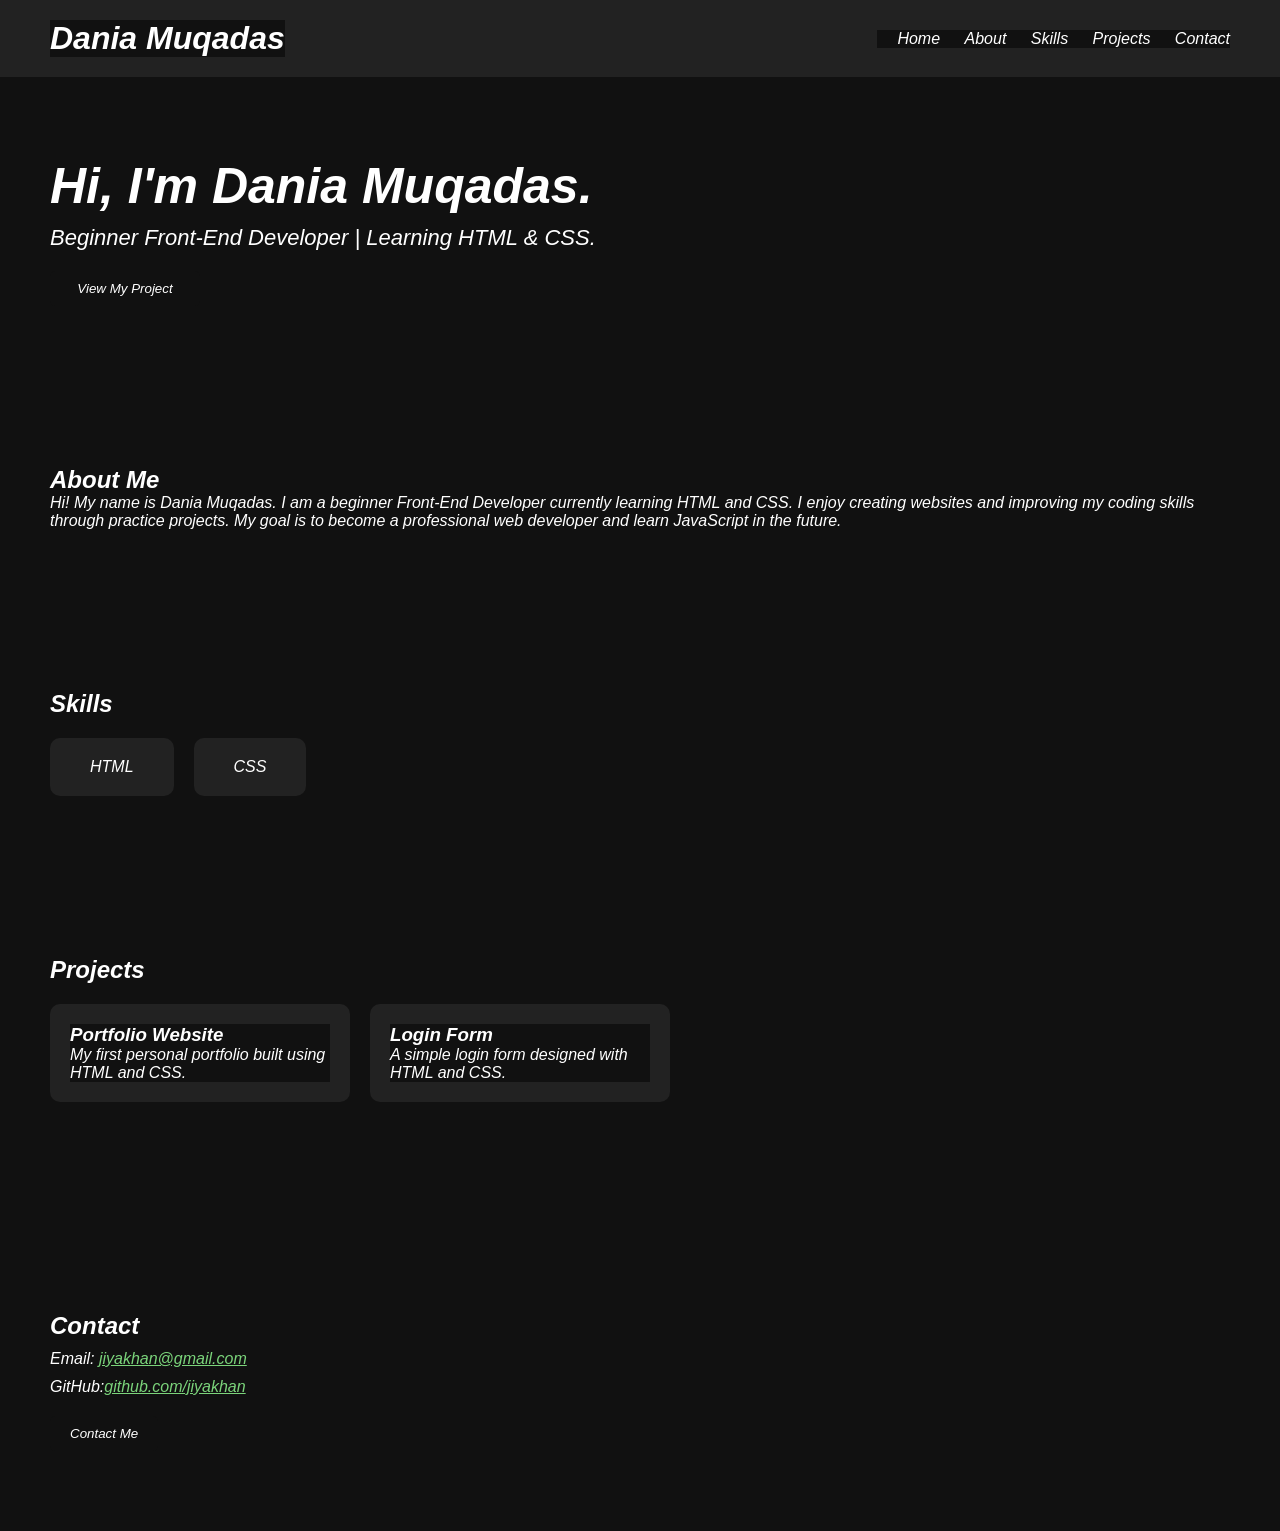
==== index.html @ b6fe5ebb "Rename porfolio.html to index.html" ====
<!DOCTYPE html>
<html lang="en">
<head>
    <meta charset="UTF-8">
    <meta name="viewport" content="width=device-width, initial-scale=1.0">
    <title>My Portfolio</title>
    <link rel="stylesheet" href="style.css">
    <link rel="stylesheet" href="https://cdnjs.cloudflare.com/ajax/libs/font-awesome/6.0.0-beta3/css/all.min.css">
</head>
<body>
<!-- NAVBAR -->
    <header>
        <h1>Dania Muqadas</h1>
        <nav>
            
            <a href="#home">Home</a>
            <a href="#about">About</a>
            <a href="#skills">Skills</a>
            <a href="#projects">Projects</a>
            <a href="#contact">Contact</a>
            
        </nav>
    </header>

<!-- HOME SECTION -->
    <section id="home">
        <h2>Hi, I'm Dania Muqadas.</h2>
        <p>Beginner Front-End Developer | Learning HTML & CSS.</p>
        <button>View My Project</button>
    </section>

<!-- ABOUT ME SECTION -->
    <section id="About">
        <h2>About Me</h2>
    <p>
        
        Hi! My name is Dania Muqadas. I am a beginner Front-End Developer
        currently learning HTML and CSS. I enjoy creating websites and
        improving my coding skills through practice projects. My goal is
        to become a professional web developer and learn JavaScript in the future.
        
    </p>
    </section>

<!-- SKILLS SECTION -->
    <section id="skills">
        <h2>Skills</h2>
        <div class="skill-container">
            <div class="skill-card">HTML</div>
            <div class="skill-card">CSS</div>
        </div>
    </section>

<!-- PROJECT SECTION -->
    <section id="projects">
    <h2>Projects</h2>

    <div class="projects-container">
        <div class="project-card">
            <h3>Portfolio Website</h3>
            <p>My first personal portfolio built using HTML and CSS.</p>
        </div>

        <div class="project-card">
            <h3>Login Form</h3>
            <p>A simple login form designed with HTML and CSS.</p>
        </div>
    </div>
</section>
    
    <!-- CONTACT SECTION -->
    <section id="contact">
        <h2>Contact</h2>
        <p>Email: <a href="mailto:ot7swifey@gmail.com">jiyakhan@gmail.com</a></p>
        <p>GitHub:<a href="https://github.com/jiyakhan" target="_blank">github.com/jiyakhan</a></p>
    <button>Contact Me</button>
    </section>
    
</body>
</html>
---- style.css ----
*{
    background-color: #111;
    color: white; 
    font-family:Arial, sans-serif;
    margin:0;
    padding:0;
    box-sizing:border-box;
    font-style: italic;
}

body{
    font-family:Arial, sans-serif;
    background:#111;
    color:white;
}

header{
    background:#222;
    display:flex;
    justify-content:space-between;
    align-items:center;
    padding:20px 50px;
    position:sticky;
    top:0;
}

nav a{
    color:white;
    text-decoration:none;
    margin-left:20px;
    transition:0.3s;
}

nav a:hover{
    color:cyan;
}

section{
    min-height:50px;
    padding:80px 50px;
}

#home{
    display:flex;
    flex-direction:column;
    justify-content:center;
}

#home h2{
    font-size:50px;
}

#home p{
    font-size:22px;
    margin-top:10px;
}

#home button{
    width: 150px;
    padding: 10px;
    margin-top: 20px;
    border: none; 
    border-radius: 5px;
    cursor: pointer;
}

#home button:hover{
    transform: scale(1.05);
}

.skill-container{
    display:flex;
    gap:20px;
    margin-top:20px;
    flex-wrap:wrap;
}

.skill-card{
    background:#222;
    padding:20px 40px;
    border-radius:10px;
    transition:0.3s;
}

.skill-card:hover{
    transform:translateY(-5px);
}

.projects-container{
    display:flex;
    gap:20px;
    flex-wrap:wrap;
    margin-top:20px;
}

.project-card{
    background:#222;
    padding:20px;
    border-radius:10px;
    width:300px;
    transition:0.3s;
}

.project-card:hover{
    transform:translateY(-5px);
}

#contact{
    margin-top:50px;
}

#contact p{
    margin-top:10px;
}

#contact a{
    color:rgb(123, 212, 123);
}

#contact button{
    margin-top:20px;
    padding:10px 20px;
    border:none;
    border-radius:5px;
    cursor:pointer;
    transition:0.3s;
}

#contact button:hover{
    transform:scale(1.05);
}
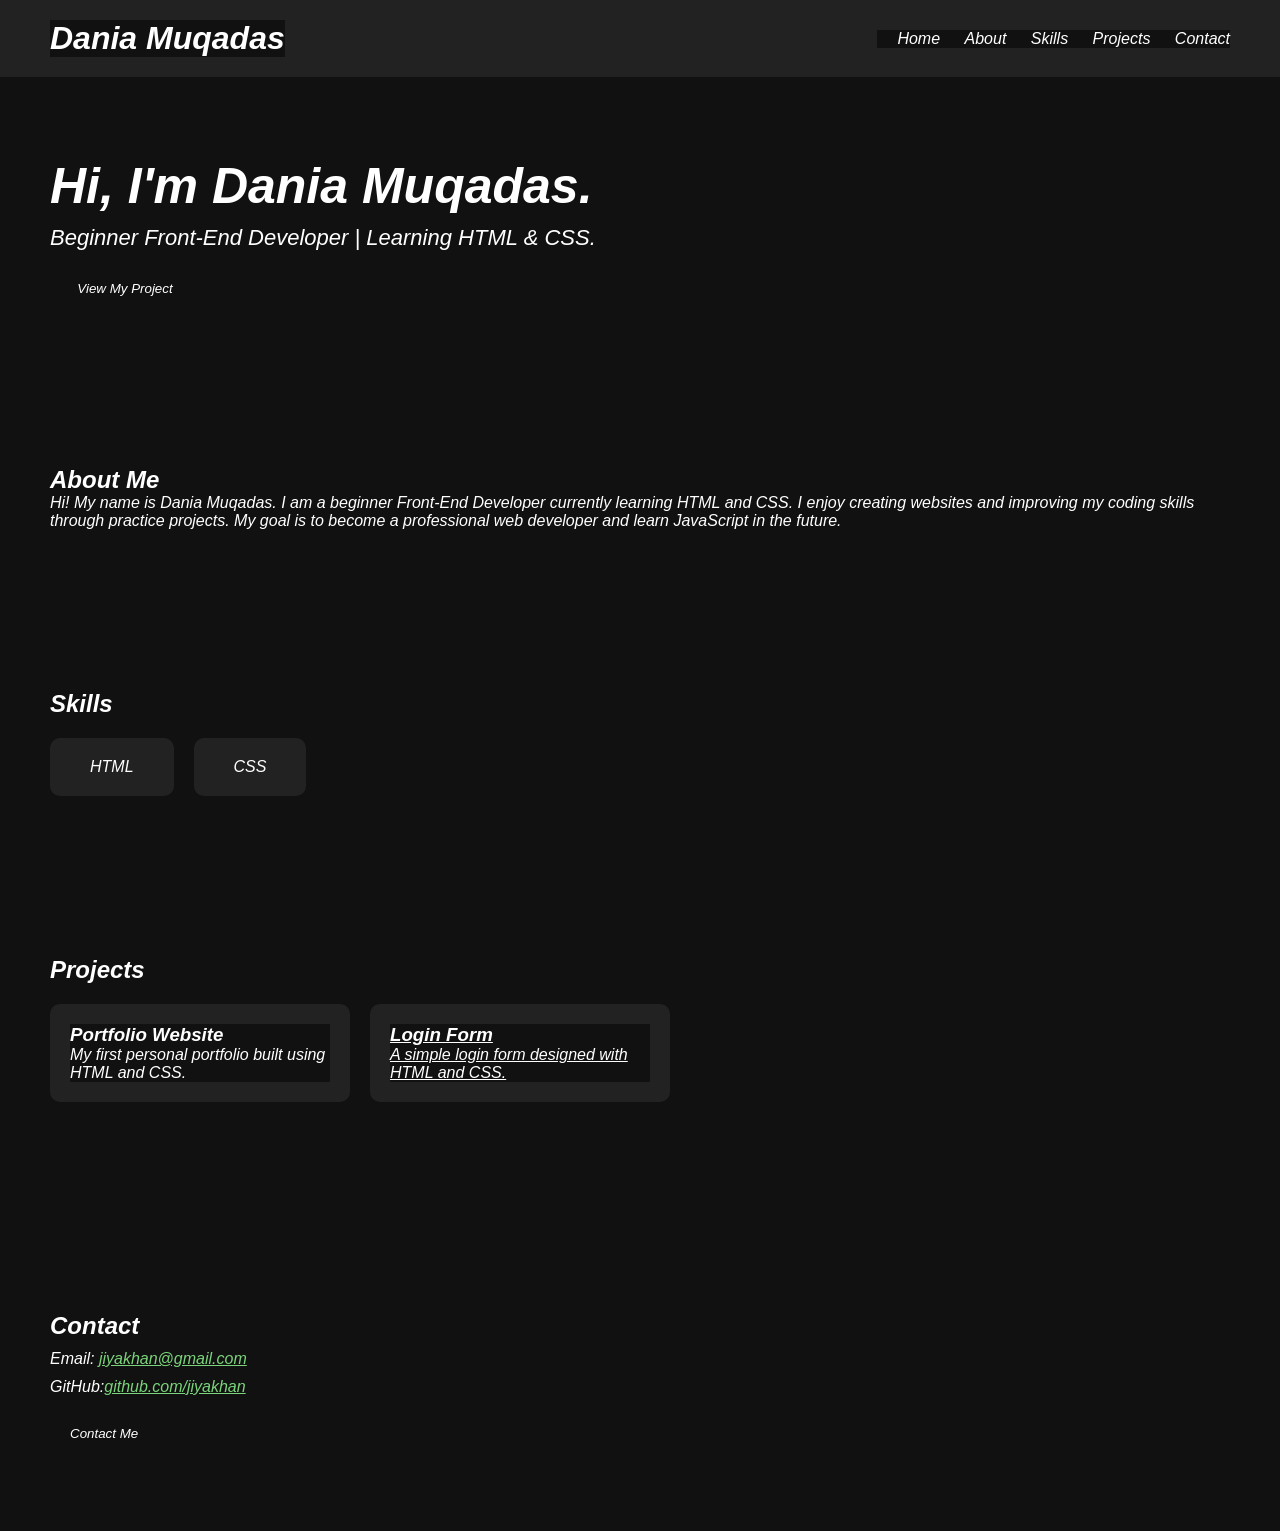
==== commit 2ec6339f: "Update index.html" ====
--- a/index.html
+++ b/index.html
@@ -61,10 +61,12 @@
             <p>My first personal portfolio built using HTML and CSS.</p>
         </div>
 
+        <a href="login.html" class="project-card-link">
         <div class="project-card">
             <h3>Login Form</h3>
             <p>A simple login form designed with HTML and CSS.</p>
         </div>
+        </a>
     </div>
 </section>
     
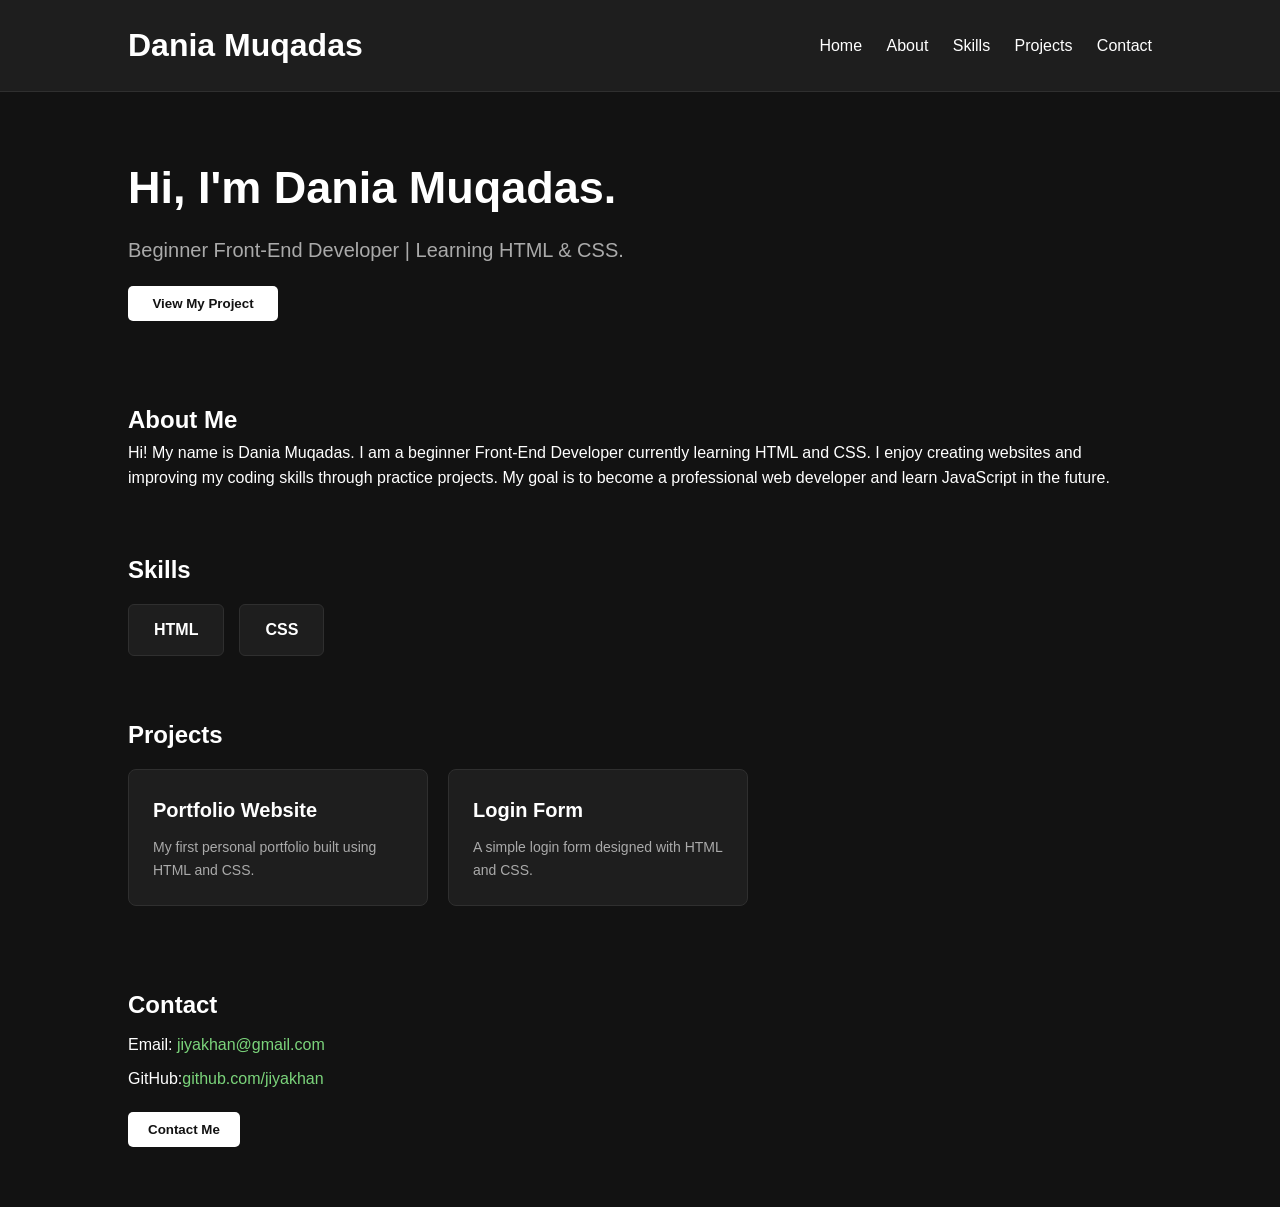
==== commit 1cf15e47: "Update index.html" ====
--- a/index.html
+++ b/index.html
@@ -62,11 +62,11 @@
         </div>
 
         <a href="login.html" class="project-card-link">
-        <div class="project-card">
-            <h3>Login Form</h3>
-            <p>A simple login form designed with HTML and CSS.</p>
-        </div>
-        </a>
+    <div class="project-card">
+        <h3>Login Form</h3>
+        <p>A simple login form designed with HTML and CSS.</p>
+    </div>
+</a>
     </div>
 </section>
     
--- a/style.css
+++ b/style.css
@@ -1,131 +1,168 @@
 *{
-    background-color: #111;
-    color: white; 
-    font-family:Arial, sans-serif;
-    margin:0;
-    padding:0;
-    box-sizing:border-box;
-    font-style: italic;
+    margin: 0;
+    padding: 0;
+    box-sizing: border-box;
+    font-family: 'Segoe UI', Arial, sans-serif;
 }
 
 body{
-    font-family:Arial, sans-serif;
-    background:#111;
-    color:white;
+    background-color: #121212; 
+    color: white;
+    line-height: 1.6;
 }
 
 header{
-    background:#222;
-    display:flex;
-    justify-content:space-between;
-    align-items:center;
-    padding:20px 50px;
-    position:sticky;
-    top:0;
+    background: #1e1e1e;
+    display: flex;
+    justify-content: space-between;
+    align-items: center;
+    padding: 20px 10%;
+    position: sticky;
+    top: 0;
+    border-bottom: 1px solid #2f2f2f;
+    z-index: 100;
 }
 
 nav a{
-    color:white;
-    text-decoration:none;
-    margin-left:20px;
-    transition:0.3s;
+    color: white;
+    text-decoration: none;
+    margin-left: 20px;
+    transition: 0.3s;
+    font-weight: 500;
 }
 
 nav a:hover{
-    color:cyan;
+    color: #ffffff;
+    text-decoration: underline;
 }
 
-section{
-    min-height:50px;
-    padding:80px 50px;
+section {
+    padding: 40px 10% 20px 10%;
 }
 
-#home{
-    display:flex;
-    flex-direction:column;
-    justify-content:center;
+#home {
+    padding-top: 60px;
+    padding-bottom: 40px;
 }
 
-#home h2{
-    font-size:50px;
+#home h2 {
+    font-size: 45px;
+    font-weight: 700;
+    margin-bottom: 10px;
 }
 
-#home p{
-    font-size:22px;
-    margin-top:10px;
+#home p {
+    font-size: 20px;
+    color: #aaaaaa;
 }
 
-#home button{
+#home button {
     width: 150px;
     padding: 10px;
     margin-top: 20px;
     border: none; 
     border-radius: 5px;
+    background-color: white;
+    color: #121212;
+    font-weight: bold;
+    cursor: pointer;
+    transition: 0.3s;
+}
+
+#home button:hover {
+    transform: scale(1.05);
+    background-color: #dddddd;
+}
+
+.skill-container {
+    display: flex;
+    gap: 15px;
+    margin-top: 15px;
+    flex-wrap: wrap;
+}
+
+.skill-card {
+    background: #1e1e1e;
+    border: 1px solid #2f2f2f;
+    padding: 12px 25px;
+    border-radius: 6px;
+    font-weight: 600;
+    transition: 0.3s;
+}
+
+.skill-card:hover {
+    border-color: white;
+}
+
+.projects-container {
+    display: flex;
+    gap: 20px;
+    flex-wrap: wrap;
+    margin-top: 15px;
+}
+
+.project-card-link {
+    text-decoration: none;
+    color: inherit;
+}
+
+.project-card {
+    background: #1e1e1e;
+    border: 1px solid #2f2f2f;
+    padding: 24px;
+    border-radius: 8px;
+    width: 300px;
+    transition: transform 0.3s ease, border-color 0.3s ease;
     cursor: pointer;
 }
 
-#home button:hover{
-    transform: scale(1.05);
+.project-card:hover {
+    transform: translateY(-5px);
+    border-color: #ffffff;
 }
 
-.skill-container{
-    display:flex;
-    gap:20px;
-    margin-top:20px;
-    flex-wrap:wrap;
+.project-card h3 {
+    margin: 0 0 10px 0;
+    font-size: 20px;
 }
 
-.skill-card{
-    background:#222;
-    padding:20px 40px;
-    border-radius:10px;
-    transition:0.3s;
+.project-card p {
+    margin: 0;
+    color: #aaaaaa;
+    font-size: 14px;
 }
 
-.skill-card:hover{
-    transform:translateY(-5px);
+#contact {
+    margin-top: 20px;
+    padding-bottom: 60px;
 }
 
-.projects-container{
-    display:flex;
-    gap:20px;
-    flex-wrap:wrap;
-    margin-top:20px;
+#contact p {
+    margin-top: 8px;
 }
 
-.project-card{
-    background:#222;
-    padding:20px;
-    border-radius:10px;
-    width:300px;
-    transition:0.3s;
+#contact a {
+    color: rgb(123, 212, 123);
+    text-decoration: none;
 }
 
-.project-card:hover{
-    transform:translateY(-5px);
+#contact a:hover {
+    text-decoration: underline;
 }
 
-#contact{
-    margin-top:50px;
+#contact button {
+    margin-top: 20px;
+    padding: 10px 20px;
+    border: none;
+    border-radius: 5px;
+    background-color: white;
+    color: #121212;
+    font-weight: bold;
+    cursor: pointer;
+    transition: 0.3s;
 }
 
-#contact p{
-    margin-top:10px;
+#contact button:hover {
+    transform: scale(1.05);
+    background-color: #dddddd;
 }
-
-#contact a{
-    color:rgb(123, 212, 123);
-}
-
-#contact button{
-    margin-top:20px;
-    padding:10px 20px;
-    border:none;
-    border-radius:5px;
-    cursor:pointer;
-    transition:0.3s;
-}
-
-#contact button:hover{
-    transform:scale(1.05);
-}
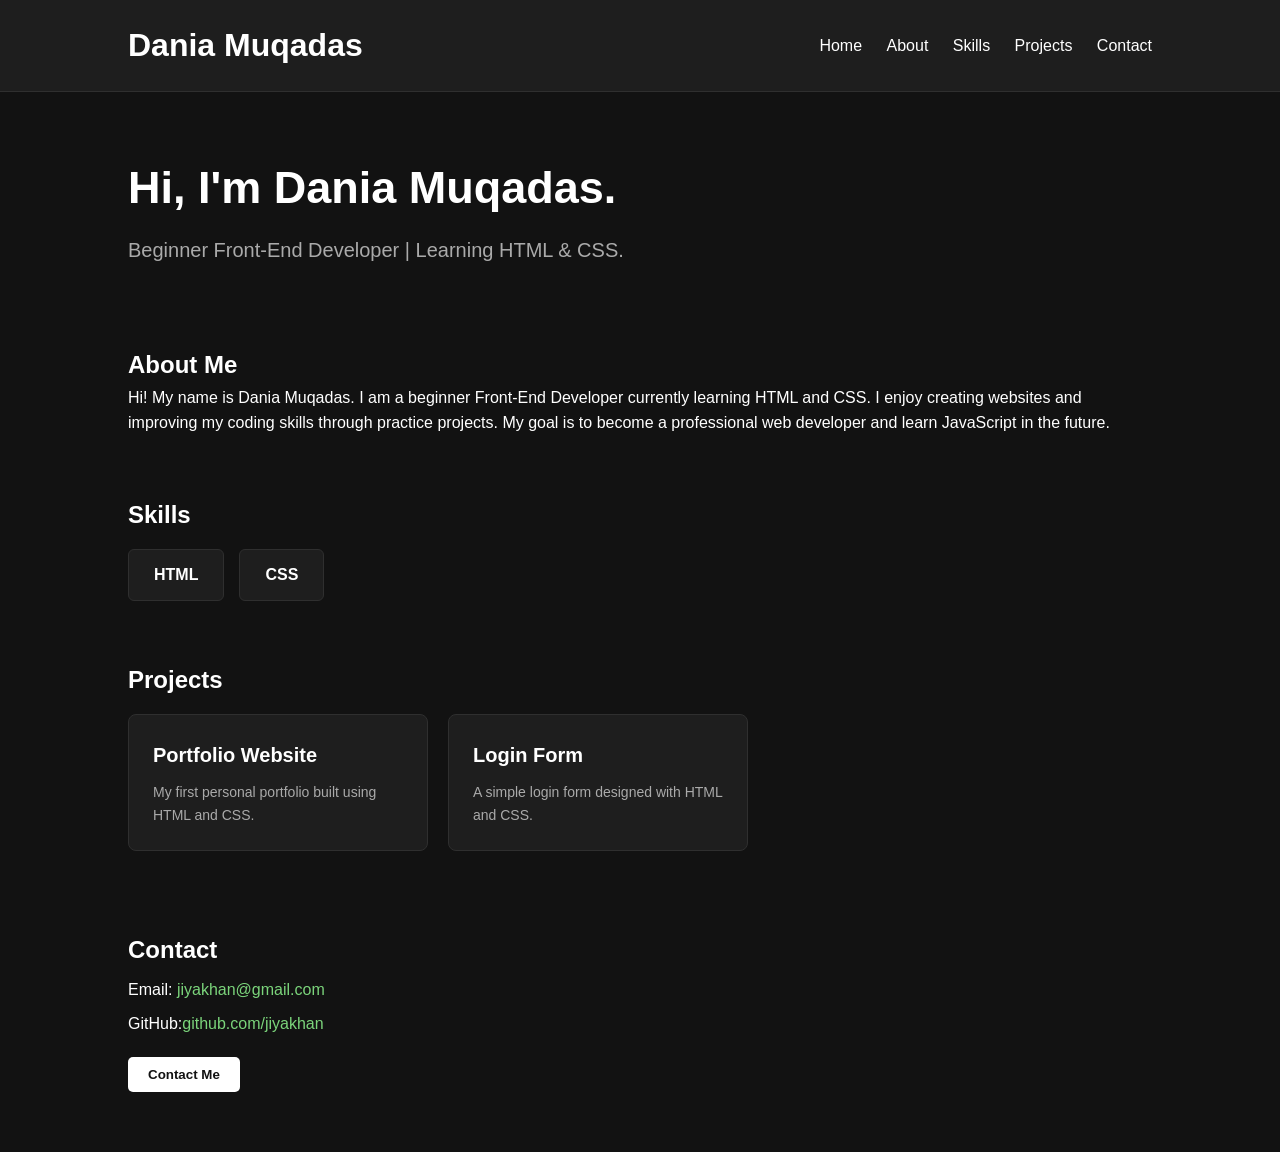
==== commit 05b204ff: "Update index.html" ====
--- a/index.html
+++ b/index.html
@@ -26,7 +26,6 @@
     <section id="home">
         <h2>Hi, I'm Dania Muqadas.</h2>
         <p>Beginner Front-End Developer | Learning HTML & CSS.</p>
-        <button>View My Project</button>
     </section>
 
 <!-- ABOUT ME SECTION -->
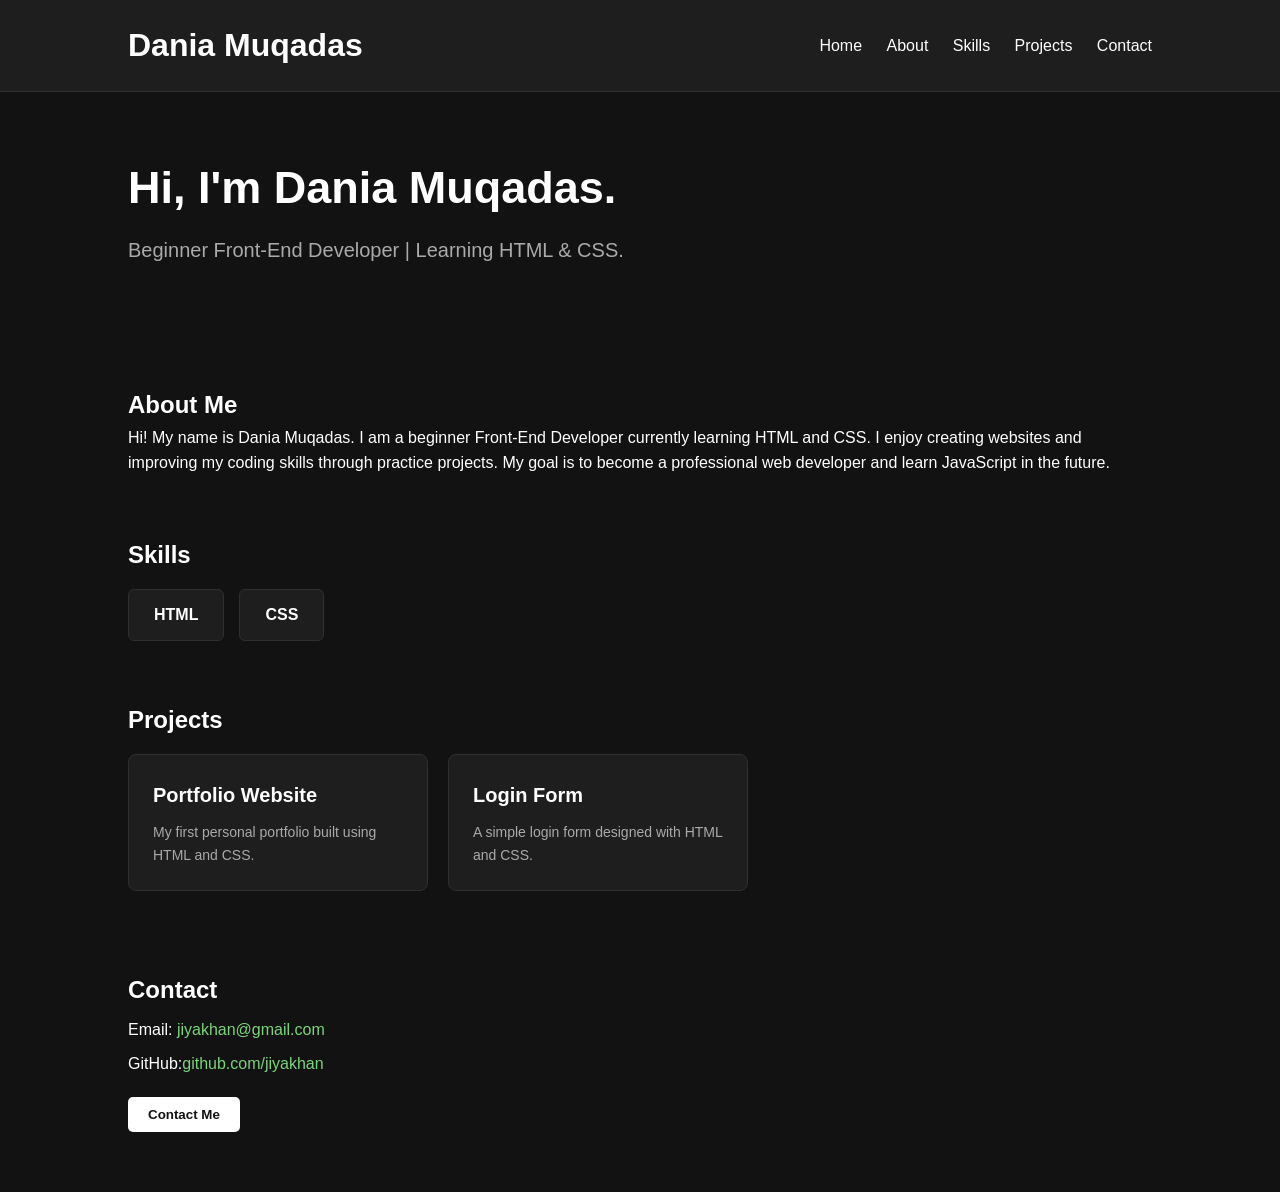
==== commit 5f6f90ca: "Update index.html" ====
--- a/index.html
+++ b/index.html
@@ -51,14 +51,16 @@
     </section>
 
 <!-- PROJECT SECTION -->
-    <section id="projects">
+   <section id="projects">
     <h2>Projects</h2>
-
     <div class="projects-container">
-        <div class="project-card">
-            <h3>Portfolio Website</h3>
-            <p>My first personal portfolio built using HTML and CSS.</p>
-        </div>
+        
+        <a href="#" class="project-card-link">
+            <div class="project-card">
+                <h3>Portfolio Website</h3>
+                <p>My first personal portfolio built using HTML and CSS.</p>
+            </div>
+        </a>
 
         <a href="login.html" class="project-card-link">
     <div class="project-card">
--- a/style.css
+++ b/style.css
@@ -1,3 +1,7 @@
+html{
+    scroll-behavior: smooth;
+}
+
 *{
     margin: 0;
     padding: 0;
@@ -42,7 +46,7 @@
 
 #home {
     padding-top: 60px;
-    padding-bottom: 40px;
+    padding-bottom: 80px;
 }
 
 #home h2 {
@@ -54,24 +58,6 @@
 #home p {
     font-size: 20px;
     color: #aaaaaa;
-}
-
-#home button {
-    width: 150px;
-    padding: 10px;
-    margin-top: 20px;
-    border: none; 
-    border-radius: 5px;
-    background-color: white;
-    color: #121212;
-    font-weight: bold;
-    cursor: pointer;
-    transition: 0.3s;
-}
-
-#home button:hover {
-    transform: scale(1.05);
-    background-color: #dddddd;
 }
 
 .skill-container {
